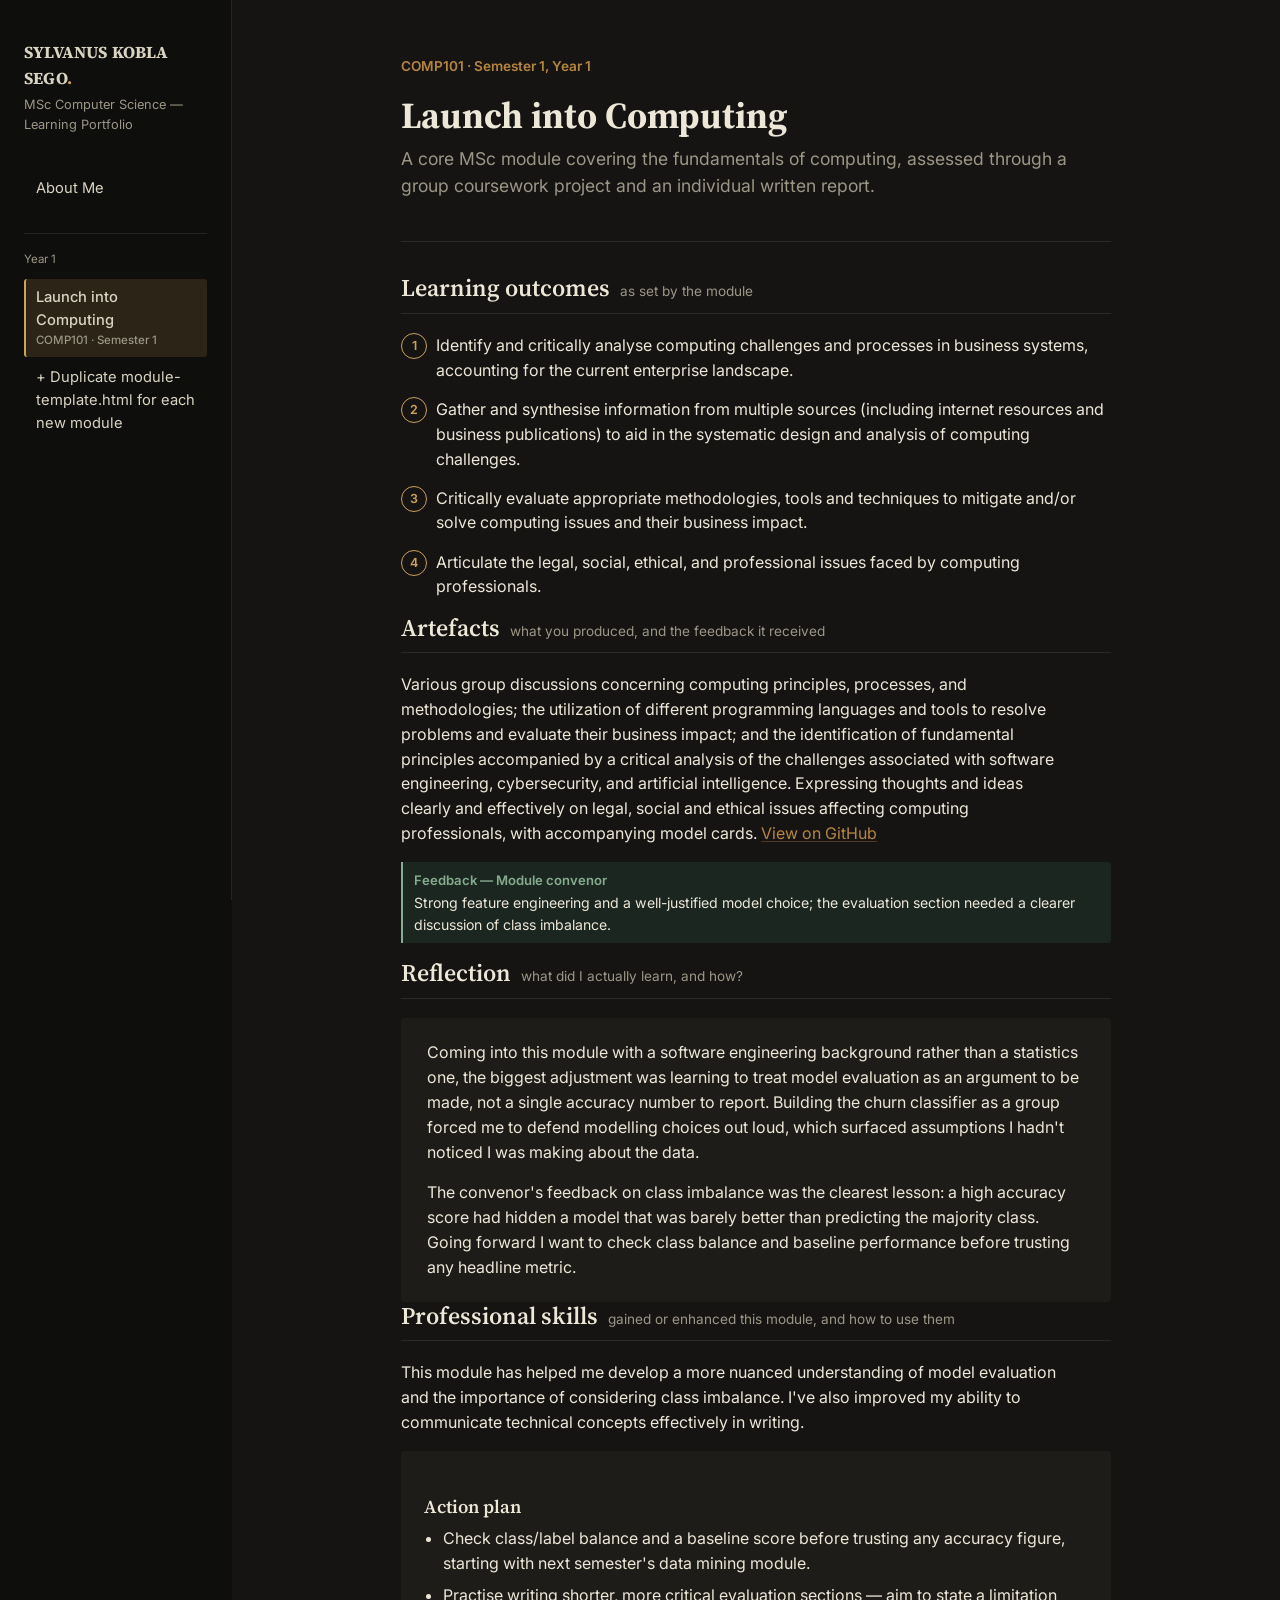
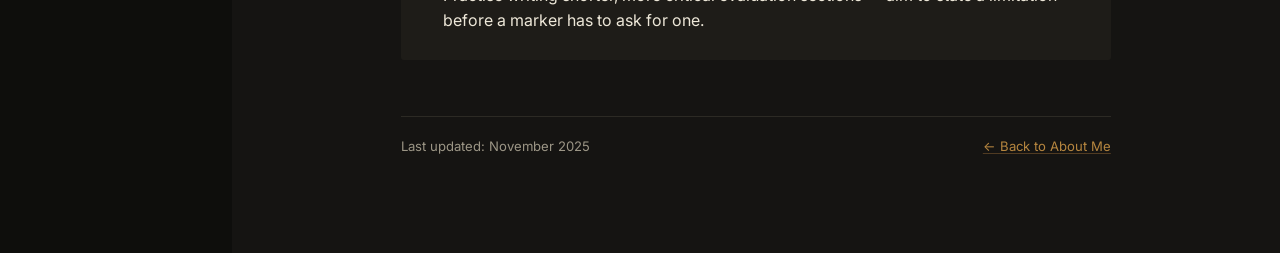
==== module-101.html @ fa98c440 "Add files via upload" ====
<!DOCTYPE html>
<html lang="en">
<head>
<meta charset="UTF-8">
<meta name="viewport" content="width=device-width, initial-scale=1.0">
<title>Launch into Computing — MSc Computer Science Portfolio</title>
<link rel="stylesheet" href="styles.css">
</head>
<body>
<div class="shell">

  <!-- ============ SPINE / NAV ============
       Copy this whole block onto every page. Only change which <li> has
       class="is-current", and add a new <li> here whenever you add a module. -->
  <aside class="spine">
    <p class="spine__mark">SYLVANUS KOBLA SEGO<span>.</span></p>
    <p class="spine__role">MSc Computer Science — Learning Portfolio</p>

    <nav aria-label="Portfolio navigation">
      <ul>
        <li><a href="index.html">About Me</a></li>
      </ul>

      <p class="spine__section-label">Year 1</p>
      <ul>
        <li>
          <a href="module-1.html" class="is-current">
            Launch into Computing
            <span class="spine__module-code">COMP101 · Semester 1</span>
          </a>
        </li>
        <li>
          <a href="module-template.html">
            + Duplicate module-template.html for each new module
          </a>
        </li>
      </ul>

      <!-- Add a second <p class="spine__section-label">Year 2</p> + <ul> block
           once Year 2 modules start. -->
    </nav>
  </aside>
  <!-- ============ END SPINE ============ -->

  <main class="page">
    <div class="page__inner">

      <div class="module-header">
        <p class="code">COMP101 · Semester 1, Year 1</p>
        <h1>Launch into Computing</h1>
        <p class="lede">
          A core MSc module covering the fundamentals of computing, assessed
          through a group coursework project and an individual written report.
        </p>
      </div>

      <!-- 1. LEARNING OUTCOMES ================================================= -->
      <section id="outcomes">
        <div class="section-heading">
          <h2>Learning outcomes</h2>
          <span class="hint">as set by the module</span>
        </div>
        <ol class="outcome-list">
          <li>Identify and critically analyse computing challenges and processes in business systems, 
            accounting for the current enterprise landscape.</li>
          <li>Gather and synthesise information from multiple sources (including internet resources and 
            business publications) to aid in the systematic design and analysis of computing challenges.</li>
          <li>Critically evaluate appropriate methodologies, tools and techniques to mitigate and/or 
            solve computing issues and their business impact.</li>
          <li>Articulate the legal, social, ethical, and professional issues faced by computing 
            professionals.</li>
            
        </ol>
      </section>

      <!-- 2. ARTEFACTS ========================================================== -->
      <section id="artefacts">
        <div class="section-heading">
          <h2>Artefacts</h2>
          <span class="hint">what you produced, and the feedback it received</span>
        </div>
        <div class="artefact-grid">

          <article class="artefact">
            <p class="desc">
              Various group discussions concerning computing principles, processes, and methodologies; 
              the utilization of different programming languages and tools to resolve problems and evaluate 
              their business impact; and the identification of fundamental principles accompanied by a 
              critical analysis of the challenges associated with software engineering, cybersecurity, and 
              artificial intelligence.
              Expressing thoughts and ideas clearly and effectively on legal, social and ethical issues 
              affecting computing professionals, with accompanying model cards.
              <a href="https://github.com/yourusername/churn-classifier">View on GitHub</a>
            </p>
            <div class="feedback">
              <span class="who">Feedback — Module convenor</span>
              Strong feature engineering and a well-justified model choice; the
              evaluation section needed a clearer discussion of class imbalance.
            </div>

      </section>

      <!-- 3. REFLECTIVE PIECE =================================================== -->
      <section id="reflection">
        <div class="section-heading">
          <h2>Reflection</h2>
          <span class="hint">what did I actually learn, and how?</span>
        </div>
        <div class="reflection">
          <p>
            Coming into this module with a software engineering background rather
            than a statistics one, the biggest adjustment was learning to treat model
            evaluation as an argument to be made, not a single accuracy number to
            report. Building the churn classifier as a group forced me to defend
            modelling choices out loud, which surfaced assumptions I hadn't noticed
            I was making about the data.
          </p>
          <p>
            The convenor's feedback on class imbalance was the clearest lesson: a
            high accuracy score had hidden a model that was barely better than
            predicting the majority class. Going forward I want to check class
            balance and baseline performance before trusting any headline metric.
          </p>
        </div>
      </section>

      

      <!-- 4. PROFESSIONAL SKILLS MATRIX + ACTION PLAN ========================== -->
      <section id="skills">
        <div class="section-heading">
          <h2>Professional skills</h2>
          <span class="hint">gained or enhanced this module, and how to use them</span>
        </div>
        <p>
          This module has helped me develop a more nuanced understanding of model evaluation and the 
          importance of considering class imbalance. I've also improved my ability to communicate technical 
          concepts effectively in writing.
        </p>
        <div class="action-plan">
          <h3>Action plan</h3>
          <ul>
            <li>Check class/label balance and a baseline score before trusting any accuracy figure, starting with next semester's data mining module.</li>
            <li>Practise writing shorter, more critical evaluation sections — aim to state a limitation before a marker has to ask for one.</li>
          </ul>
        </div>
      </section>

      <footer class="page-footer">
        <span>Last updated: November 2025</span>
        <span><a href="index.html">← Back to About Me</a></span>
      </footer>

    </div>
  </main>
</div>
</body>
</html>
---- styles.css ----
/* ===================================================================
   Learning Portfolio — shared stylesheet
   Concept: the site is a bound notebook. The dark "spine" on the left
   is the nav (chapter tabs); the warm paper area is the page content.
   =================================================================== */

@import url('https://fonts.googleapis.com/css2?family=Source+Serif+4:opsz,wght@8..60,400;8..60,600;8..60,700&family=Inter:wght@400;500;600&display=swap');

:root{
  --cover: #0E0E0C;      /* notebook cover / spine */
  --cover-line: #262420; /* hairline on the spine */
  --paper: #151412;      /* page background — stylish black */
  --paper-shade: #1E1C18;/* recessed panels on the page */
  --ink: #EDE7D8;        /* body text */
  --ink-soft: #9C9686;   /* secondary text */
  --accent: #CEA25A;     /* brass/gold — links, markers, current chapter */
  --accent-dark: #B6863F;
  --moss: #86AC8E;       /* skill tags, secondary accent */
  --moss-bg: #1B2620;
  --rule: #2C2A24;       /* hairline rules on paper */
  --paper-on-cover: #D9D3C1; /* text on the spine */
  --radius: 3px;
  --serif: "Source Serif 4", Georgia, serif;
  --sans: "Inter", -apple-system, BlinkMacSystemFont, "Segoe UI", sans-serif;
}

*{ box-sizing: border-box; }

html{ scroll-behavior: smooth; }

body{
  margin: 0;
  font-family: var(--sans);
  color: var(--ink);
  background: var(--cover);
  line-height: 1.55;
}

a{ color: var(--accent-dark); text-decoration-color: rgba(168,118,58,0.4); text-underline-offset: 2px; }
a:hover{ color: var(--accent); }
a:focus-visible, button:focus-visible, summary:focus-visible{
  outline: 2px solid var(--accent);
  outline-offset: 2px;
}

/* ---------- Layout shell: spine + page ---------- */

.shell{
  display: flex;
  min-height: 100vh;
}

.spine{
  flex: 0 0 232px;
  background: var(--cover);
  color: var(--paper-on-cover);
  padding: 2.5rem 1.5rem 2rem;
  position: sticky;
  top: 0;
  height: 100vh;
  overflow-y: auto;
  border-right: 1px solid var(--cover-line);
}

.spine__mark{
  font-family: var(--serif);
  font-weight: 700;
  font-size: 1.05rem;
  color: var(--paper-on-cover);
  letter-spacing: 0.01em;
  margin: 0 0 0.2rem;
}

.spine__mark span{ color: var(--accent); }

.spine__role{
  font-size: 0.8rem;
  color: var(--ink-soft);
  margin: 0 0 2.2rem;
}

.spine__section-label{
  font-size: 0.72rem;
  color: var(--ink-soft);
  margin: 1.6rem 0 0.6rem;
  padding-top: 1.1rem;
  border-top: 1px solid var(--cover-line);
}

.spine nav ul{
  list-style: none;
  margin: 0;
  padding: 0;
}

.spine nav li + li{ margin-top: 0.15rem; }

.spine nav a{
  display: block;
  padding: 0.45rem 0.6rem;
  border-radius: var(--radius);
  color: var(--paper-on-cover);
  text-decoration: none;
  font-size: 0.92rem;
  border-left: 2px solid transparent;
  transition: background 0.15s ease, border-color 0.15s ease;
}

.spine nav a:hover{ background: rgba(255,255,255,0.05); }

.spine nav a.is-current{
  color: var(--paper-on-cover);
  border-left-color: var(--accent);
  background: rgba(206,162,90,0.15);
  font-weight: 500;
}

.spine__module-code{
  display: block;
  font-size: 0.72rem;
  color: var(--ink-soft);
}

.page{
  flex: 1;
  background: var(--paper);
  min-width: 0;
}

.page__inner{
  max-width: 780px;
  margin: 0 auto;
  padding: 3.5rem 2.2rem 6rem;
}

/* ---------- Typography ---------- */

h1, h2, h3{
  font-family: var(--serif);
  color: var(--ink);
  line-height: 1.2;
  margin: 0 0 0.5rem;
}

h1{ font-size: 2.3rem; font-weight: 700; }
h2{ font-size: 1.5rem; font-weight: 600; margin-top: 3rem; }
h3{ font-size: 1.15rem; font-weight: 600; margin-top: 1.6rem; }

.kicker{
  font-family: var(--sans);
  font-size: 0.9rem;
  color: var(--ink-soft);
  margin: 0 0 1.8rem;
}

p{ margin: 0 0 1rem; max-width: 66ch; }

.lede{
  font-size: 1.1rem;
  color: var(--ink-soft);
  max-width: 62ch;
}

section + section{ margin-top: 0; }

.section-heading{
  display: flex;
  align-items: baseline;
  gap: 0.6rem;
  border-bottom: 1px solid var(--rule);
  padding-bottom: 0.6rem;
  margin-bottom: 1.2rem;
}

.section-heading h2{ margin: 0; }

.section-heading .hint{
  font-size: 0.85rem;
  color: var(--ink-soft);
  font-family: var(--sans);
}

/* ---------- About page: CV summary ---------- */

.meta-grid{
  display: grid;
  grid-template-columns: repeat(auto-fit, minmax(160px, 1fr));
  gap: 1.2rem 1.6rem;
  margin: 1.6rem 0 2.4rem;
  padding: 1.3rem 1.5rem;
  background: var(--paper-shade);
  border-radius: var(--radius);
}

.meta-grid dt{
  font-size: 0.75rem;
  color: var(--ink-soft);
  margin-bottom: 0.2rem;
}

.meta-grid dd{
  margin: 0;
  font-weight: 500;
}

.timeline{
  list-style: none;
  margin: 0;
  padding: 0;
  border-left: 1px solid var(--rule);
}

.timeline li{
  position: relative;
  padding: 0 0 1.6rem 1.6rem;
}

.timeline li::before{
  content: "";
  position: absolute;
  left: -4.5px;
  top: 0.3rem;
  width: 8px;
  height: 8px;
  border-radius: 50%;
  background: var(--accent);
}

.timeline .when{
  display: block;
  font-size: 0.82rem;
  color: var(--ink-soft);
  margin-bottom: 0.15rem;
}

.tag-row{
  display: flex;
  flex-wrap: wrap;
  gap: 0.5rem;
  margin: 0.4rem 0 0;
}

.tag{
  display: inline-block;
  font-size: 0.82rem;
  padding: 0.25rem 0.65rem;
  background: var(--moss-bg);
  color: var(--moss);
  border-radius: 999px;
}

/* ---------- Module pages ---------- */

.module-header{
  border-bottom: 1px solid var(--rule);
  padding-bottom: 1.6rem;
  margin-bottom: 2rem;
}

.module-header .code{
  font-size: 0.85rem;
  color: var(--accent-dark);
  font-weight: 600;
}

.outcome-list{
  margin: 0;
  padding: 0;
  list-style: none;
  counter-reset: outcome;
}

.outcome-list li{
  counter-increment: outcome;
  position: relative;
  padding-left: 2.2rem;
  margin-bottom: 0.9rem;
}

.outcome-list li::before{
  content: counter(outcome);
  position: absolute;
  left: 0;
  top: 0;
  width: 1.5rem;
  height: 1.5rem;
  border: 1px solid var(--accent);
  color: var(--accent);
  border-radius: 50%;
  font-size: 0.78rem;
  font-family: var(--sans);
  font-weight: 600;
  display: flex;
  align-items: center;
  justify-content: center;
}

.artefact-grid{
  display: grid;
  grid-template-columns: repeat(auto-fit, minmax(220px, 1fr));
  gap: 1.1rem;
  margin: 0 0 1rem;
}

.artefact-card{
  border: 1px solid var(--rule);
  border-radius: var(--radius);
  padding: 1.1rem 1.2rem;
  background: var(--paper);
}

.artefact-card h3{ margin-top: 0; font-size: 1.02rem; }

.artefact-card .desc{ font-size: 0.93rem; color: var(--ink-soft); margin-bottom: 0.7rem; }

.feedback{
  font-size: 0.88rem;
  border-left: 2px solid var(--moss);
  padding-left: 0.7rem;
  color: var(--ink);
  background: var(--moss-bg);
  padding: 0.5rem 0.7rem;
  border-radius: 0 var(--radius) var(--radius) 0;
}

.feedback .who{ font-weight: 600; display: block; margin-bottom: 0.1rem; font-size: 0.82rem; color: var(--moss); }

.reflection{
  background: var(--paper-shade);
  padding: 1.4rem 1.6rem;
  border-radius: var(--radius);
}

.reflection p:last-child{ margin-bottom: 0; }

.log-entry{
  border-bottom: 1px solid var(--rule);
  padding: 1.1rem 0;
}

.log-entry:last-child{ border-bottom: none; }

.log-entry__meta{
  display: flex;
  gap: 1rem;
  flex-wrap: wrap;
  font-size: 0.82rem;
  color: var(--ink-soft);
  margin-bottom: 0.4rem;
}

.log-entry__meta .date{ font-weight: 600; color: var(--ink); }

.log-entry ul{ margin: 0.4rem 0 0; padding-left: 1.2rem; }
.log-entry li{ margin-bottom: 0.25rem; }

table.skills-matrix{
  width: 100%;
  border-collapse: collapse;
  font-size: 0.92rem;
  margin-bottom: 0.5rem;
}

.skills-matrix th, .skills-matrix td{
  text-align: left;
  padding: 0.6rem 0.7rem;
  border-bottom: 1px solid var(--rule);
  vertical-align: top;
}

.skills-matrix th{
  font-size: 0.78rem;
  color: var(--ink-soft);
  font-weight: 600;
  border-bottom: 1px solid var(--ink-soft);
}

.rating{
  display: inline-flex;
  gap: 3px;
}

.rating i{
  width: 8px; height: 8px; border-radius: 50%;
  background: #3B382F;
  display: inline-block;
}

.rating i.filled{ background: var(--accent); }

.action-plan{
  background: var(--paper-shade);
  padding: 1.2rem 1.4rem;
  border-radius: var(--radius);
}

.action-plan ul{ margin: 0; padding-left: 1.2rem; }
.action-plan li{ margin-bottom: 0.5rem; }

footer.page-footer{
  margin-top: 3.5rem;
  padding-top: 1.2rem;
  border-top: 1px solid var(--rule);
  font-size: 0.82rem;
  color: var(--ink-soft);
  display: flex;
  justify-content: space-between;
  gap: 1rem;
  flex-wrap: wrap;
}

/* ---------- Mobile: spine collapses to a top bar ---------- */

@media (max-width: 820px){
  .shell{ flex-direction: column; }

  .spine{
    position: static;
    height: auto;
    width: 100%;
    flex: none;
    padding: 1.4rem 1.4rem 1.2rem;
    border-right: none;
    border-bottom: 1px solid var(--cover-line);
  }

  .spine__section-label:first-of-type{ border-top: none; padding-top: 0; }

  .page__inner{ padding: 2.4rem 1.3rem 4rem; }

  h1{ font-size: 1.9rem; }
}

@media (prefers-reduced-motion: reduce){
  html{ scroll-behavior: auto; }
  *{ transition: none !important; }
}
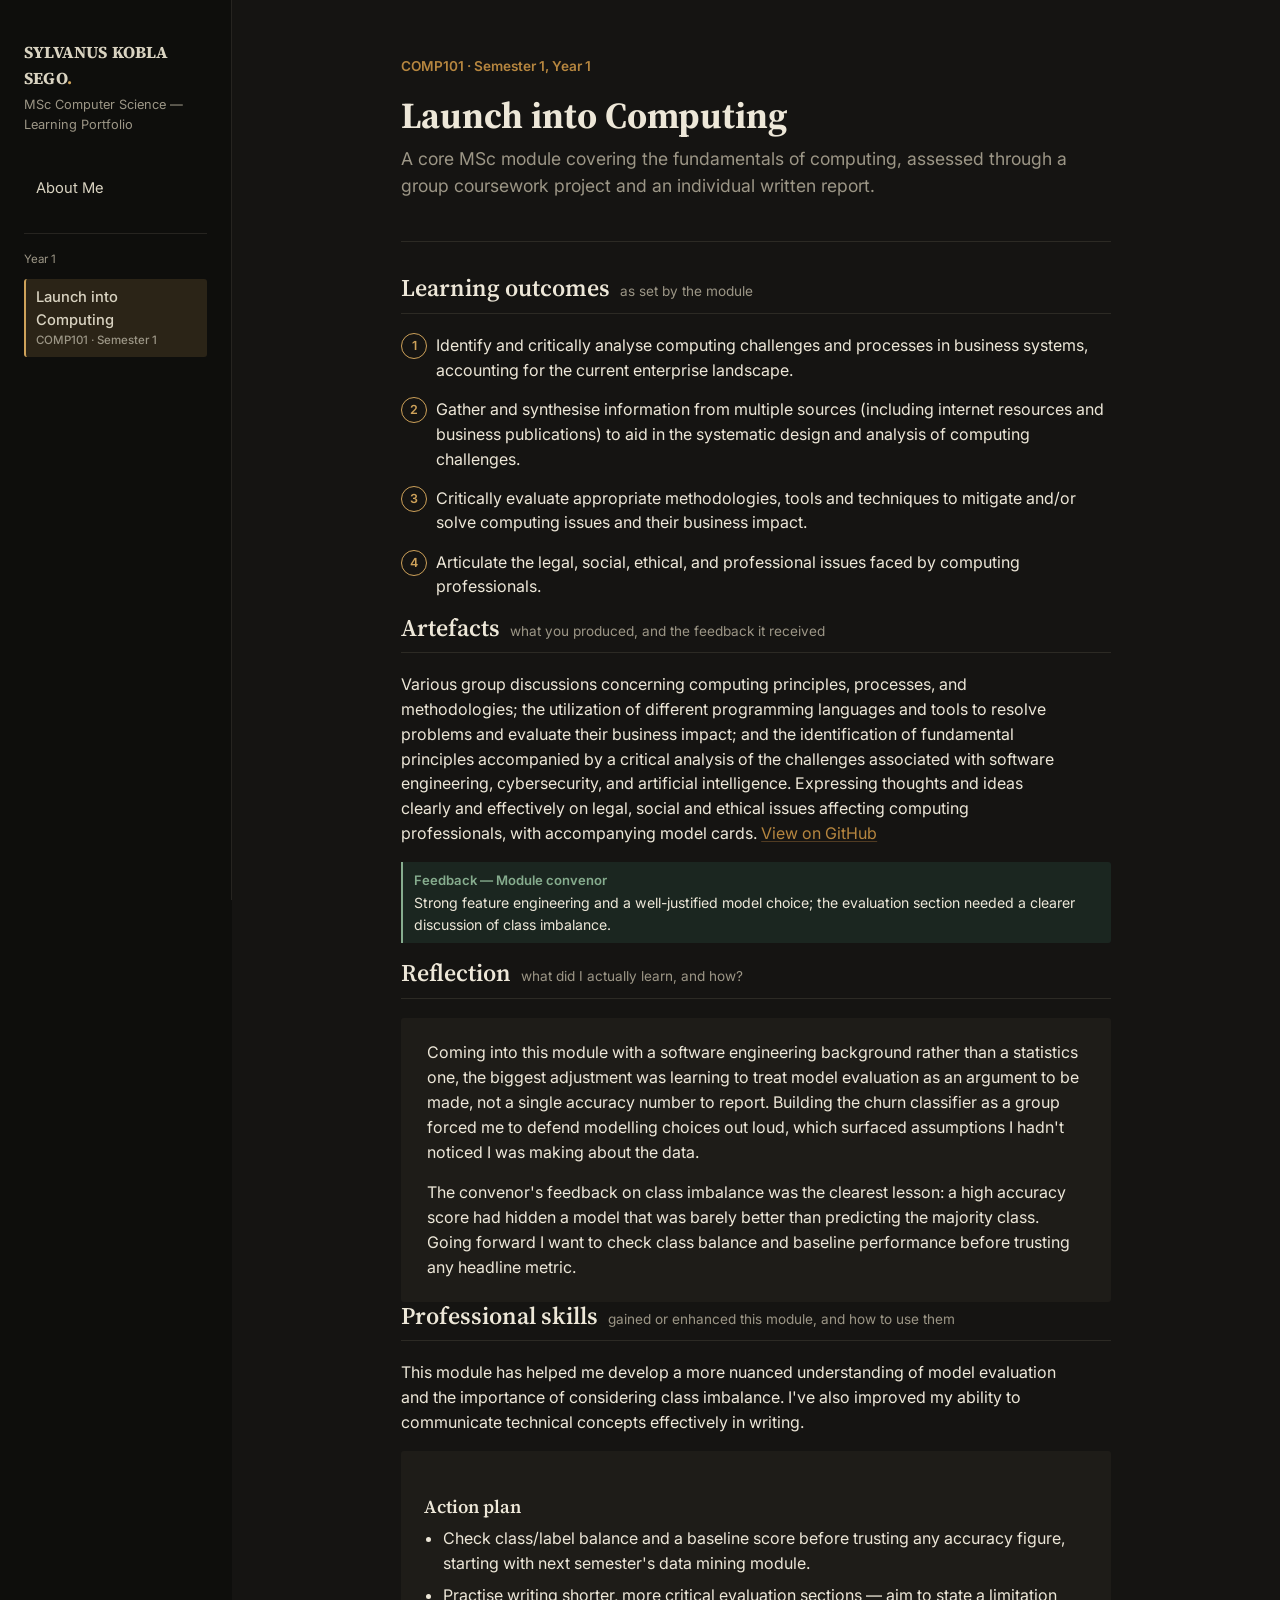
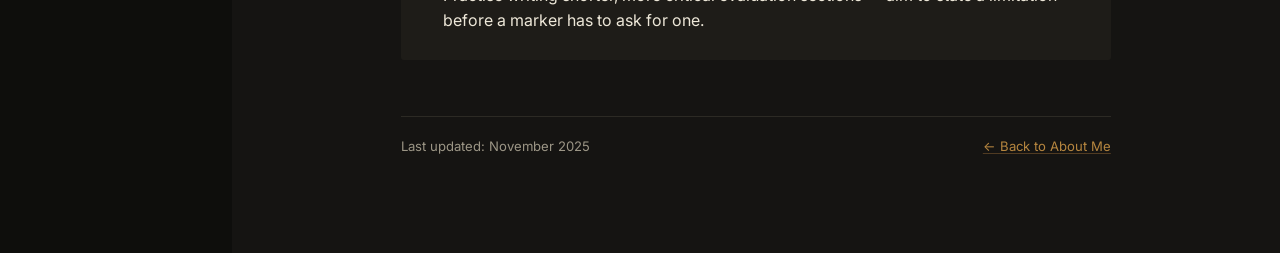
==== commit 9cca444a: "update module-101.html and rename module-template.html to module-102.html" ====
--- a/module-101.html
+++ b/module-101.html
@@ -30,11 +30,7 @@
           </a>
         </li>
         <li>
-          <a href="module-template.html">
-            + Duplicate module-template.html for each new module
-          </a>
-        </li>
-      </ul>
+      
 
       <!-- Add a second <p class="spine__section-label">Year 2</p> + <ul> block
            once Year 2 modules start. -->
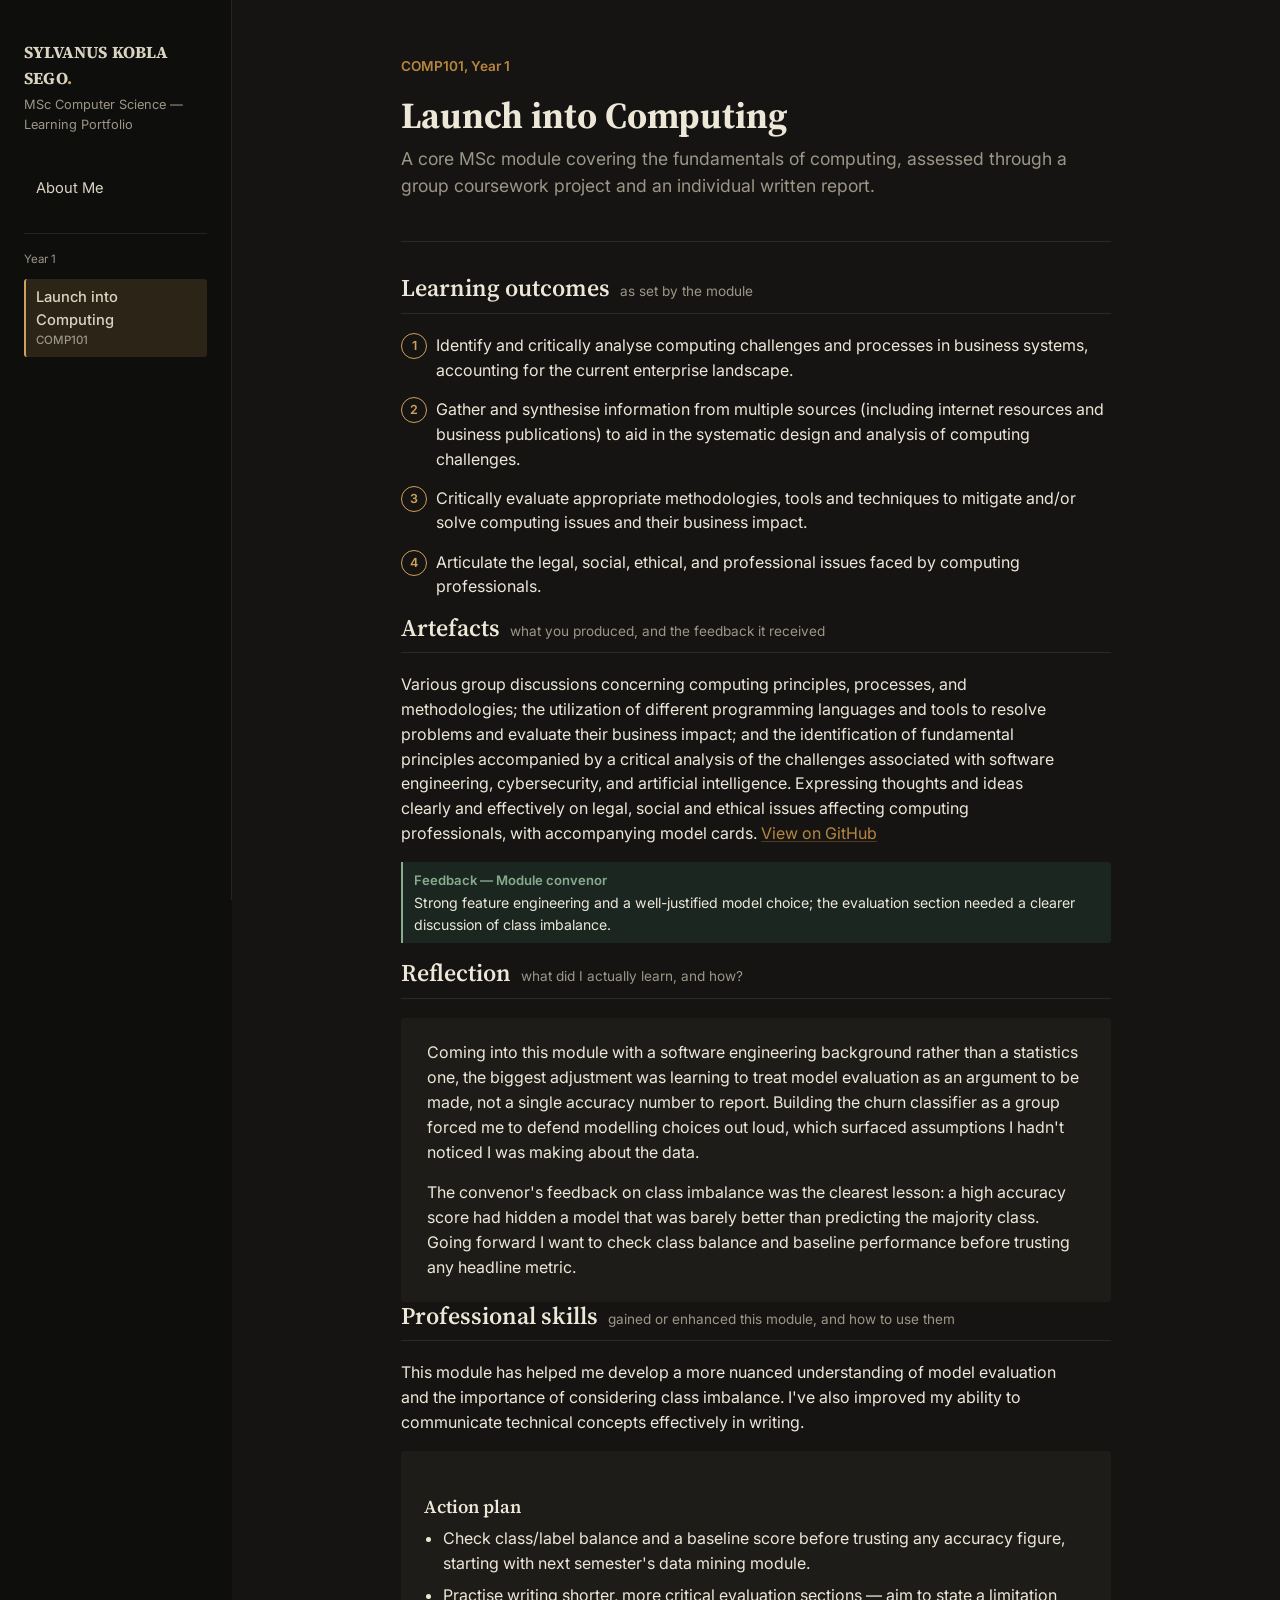
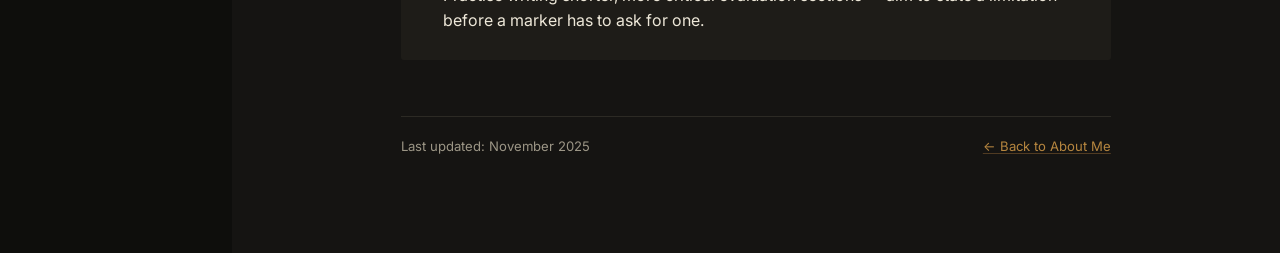
==== commit 3c879c12: "Refactor module code display in module-101.html Updated module code display format in links and head" ====
--- a/module-101.html
+++ b/module-101.html
@@ -26,7 +26,7 @@
         <li>
           <a href="module-1.html" class="is-current">
             Launch into Computing
-            <span class="spine__module-code">COMP101 · Semester 1</span>
+            <span class="spine__module-code">COMP101 </span>
           </a>
         </li>
         <li>
@@ -42,7 +42,7 @@
     <div class="page__inner">
 
       <div class="module-header">
-        <p class="code">COMP101 · Semester 1, Year 1</p>
+        <p class="code">COMP101, Year 1</p>
         <h1>Launch into Computing</h1>
         <p class="lede">
           A core MSc module covering the fundamentals of computing, assessed
